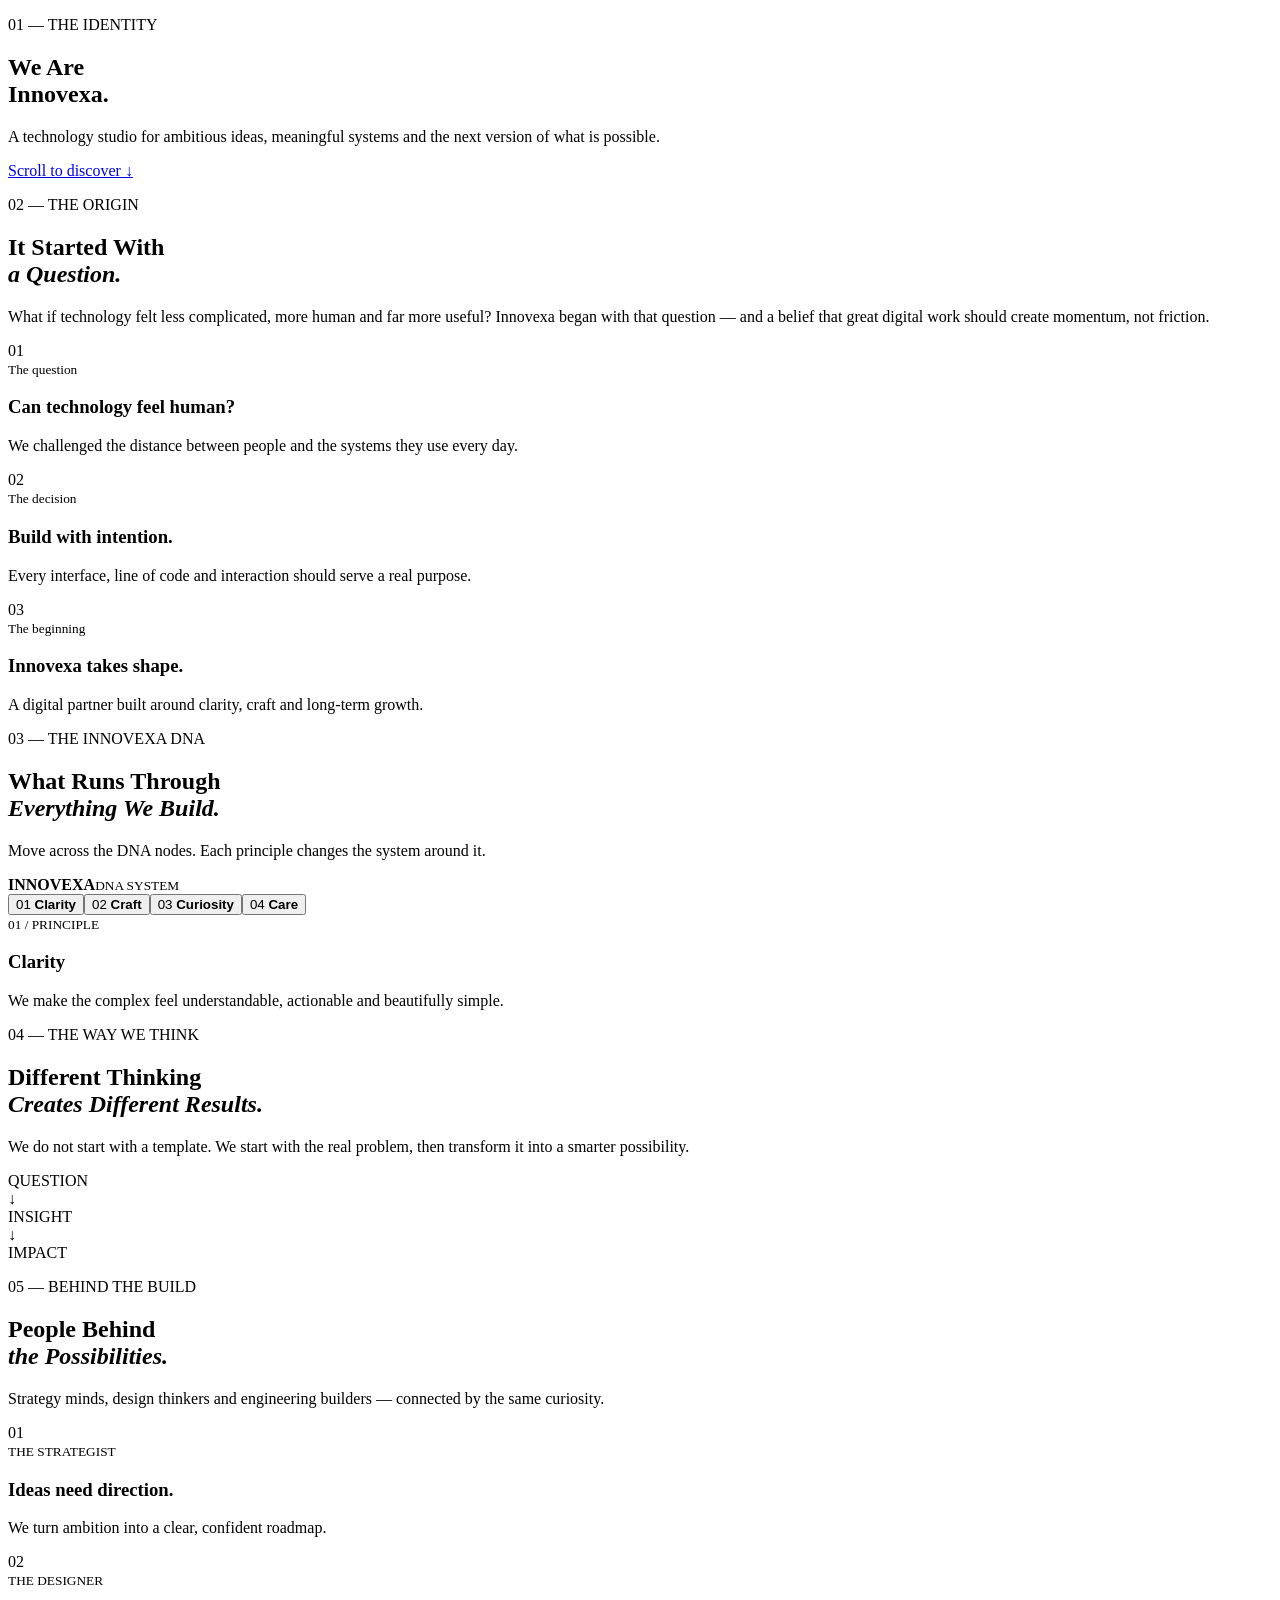
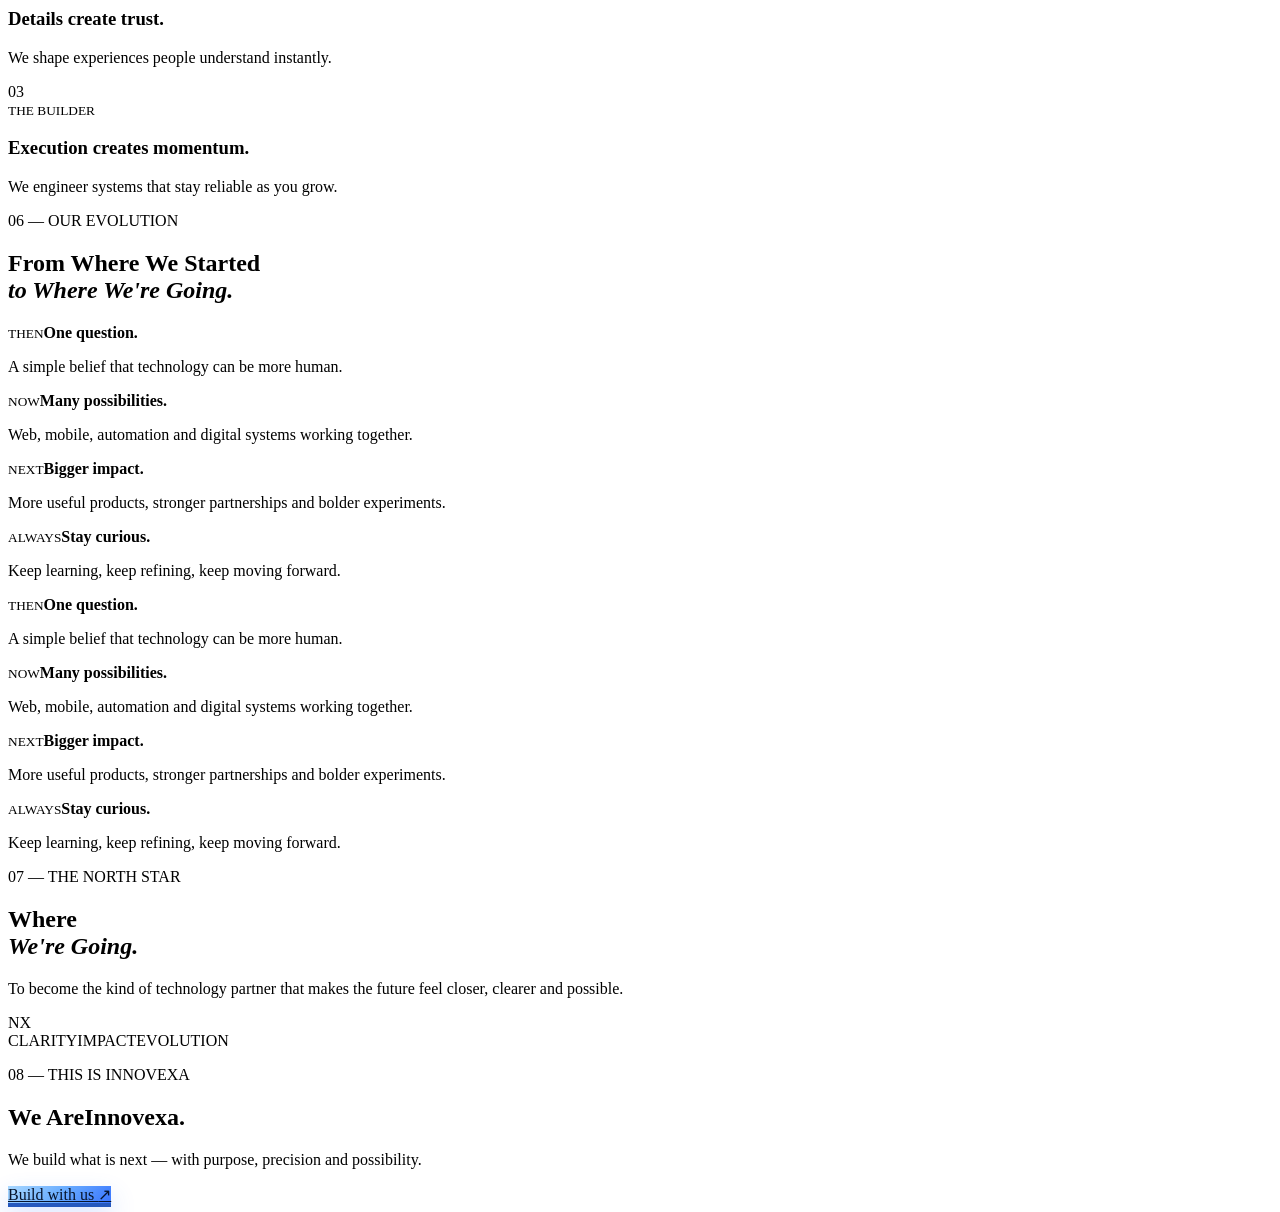
==== about.html @ c3752183 "Implement back-to-top button functionality and enhance scroll animations; add IntersectionObserver f" ====
<!DOCTYPE html>
<html lang="en">
<head>
<meta charset="UTF-8"><meta name="viewport" content="width=device-width, initial-scale=1.0">
<title>About Innovexa | We Are Innovexa</title>
<meta name="description" content="Discover the identity, origin, DNA, thinking, people and future of Innovexa Technologies.">
<link rel="icon" type="image/jpeg" href="assets/logo.jpg">
<link rel="preconnect" href="https://fonts.googleapis.com"><link rel="preconnect" href="https://fonts.gstatic.com" crossorigin>
<link href="https://fonts.googleapis.com/css2?family=Inter:wght@400;500;600;700;800;900&family=IBM+Plex+Mono:wght@400;500;600&display=swap" rel="stylesheet">
<link rel="stylesheet" href="css/about.css">
<style>
.evolution-track{scrollbar-width:none;-ms-overflow-style:none;scroll-behavior:auto;scroll-snap-type:none}
.evolution-track::-webkit-scrollbar{display:none;width:0;height:0}
.identity .orbit-a{width:min(78vw,calc(100svh + 20px));max-width:900px}
.identity .orbit-b{width:min(35vw,calc(100svh - 160px));max-width:520px}
@media (max-width:800px){.identity .orbit-a{width:min(94vw,calc(100svh + 10px))}.identity .orbit-b{width:min(52vw,calc(100svh - 150px))}}
.origin-grid .section-intro{opacity:0;transform:translate3d(-70px,0,0);transition:opacity .8s var(--ease),transform .8s var(--ease)}
.origin-grid .timeline{opacity:0;transform:translate3d(70px,0,0);transition:opacity .8s var(--ease) .12s,transform .8s var(--ease) .12s}
.origin.is-seen .origin-grid .section-intro,.origin.is-seen .origin-grid .timeline{opacity:1;transform:translate3d(0,0,0)}
.thinking-grid .section-intro{opacity:0;transform:translate3d(-70px,0,0);transition:opacity .8s var(--ease),transform .8s var(--ease)}
.thinking-grid .transform-stage{opacity:0;transform:translate3d(70px,0,0);transition:opacity .8s var(--ease) .12s,transform .8s var(--ease) .12s}
.thinking.is-seen .thinking-grid .section-intro,.thinking.is-seen .thinking-grid .transform-stage{opacity:1;transform:translate3d(0,0,0)}
@media (prefers-reduced-motion:reduce){.origin-grid .section-intro,.origin-grid .timeline{opacity:1;transform:none;transition:none}}
@media (prefers-reduced-motion:reduce){.thinking-grid .section-intro,.thinking-grid .transform-stage{opacity:1;transform:none;transition:none}}
.north-star .orbit-line,.north-star .planet,.north-star .satellite{opacity:0}
.north-star.is-seen .orbit-line{opacity:1;animation:none}
.north-star.is-seen .planet{position:relative;overflow:hidden;opacity:1;animation:north-planet-pulse 3.4s ease-in-out infinite}
.north-star.is-seen .planet::after{content:"";position:absolute;inset:-30% 0;width:42%;background:rgba(255,255,255,.28);filter:blur(14px);transform:translateX(-180%) skewX(-18deg);animation:north-planet-shine 4.2s ease-in-out infinite}
.north-star.is-seen .satellite{opacity:1;animation:north-satellite-float 4s ease-in-out infinite}
.north-star.is-seen .sat-b{animation-delay:-1.3s}.north-star.is-seen .sat-c{animation-delay:-2.5s}
@keyframes north-planet-pulse{0%,100%{transform:scale(1);box-shadow:0 0 90px rgba(57,117,255,.5)}50%{transform:scale(1.06);box-shadow:0 0 120px rgba(57,117,255,.7)}}
@keyframes north-planet-shine{0%,35%{transform:translateX(-180%) skewX(-18deg)}70%,100%{transform:translateX(360%) skewX(-18deg)}}
@keyframes north-satellite-float{0%,100%{transform:translate3d(0,0,0)}50%{transform:translate3d(0,-9px,0)}}
@media (prefers-reduced-motion:reduce){.north-star .orbit-line,.north-star .planet,.north-star .satellite{opacity:1}.north-star.is-seen .orbit-line,.north-star.is-seen .planet,.north-star.is-seen .satellite,.north-star.is-seen .planet::after{animation:none}}
.identity h1 .identity-title-main{display:block;background:none;color:var(--white)}
.identity h1 .identity-title-main.is-typing::after,.identity h1 .identity-title-accent.is-typing::after{content:"";display:inline-block;width:.07em;height:.72em;margin-left:.12em;background:var(--blue2);vertical-align:-.05em;animation:typing-cursor .8s steps(1,end) infinite}
@keyframes typing-cursor{50%{opacity:0}}
@media (prefers-reduced-motion:reduce){.identity h1 .identity-title-main.is-typing::after,.identity h1 .identity-title-accent.is-typing::after{animation:none}}
.ending .kinetic-title>span,.ending .kinetic-title>strong{opacity:0;transition:opacity .85s var(--ease),transform .85s var(--ease)}
.ending .kinetic-title>span{transform:translate3d(-90px,0,0)}
.ending .kinetic-title>strong{transform:translate3d(90px,0,0);transition-delay:.12s}
.ending.is-seen .kinetic-title>span,.ending.is-seen .kinetic-title>strong{opacity:1;transform:translate3d(0,0,0)}
@media (prefers-reduced-motion:reduce){.ending .kinetic-title>span,.ending .kinetic-title>strong{opacity:1;transform:none;transition:none}}
.ending .btn-primary{position:relative;isolation:isolate;overflow:hidden;background:linear-gradient(135deg,#a9d8ff 0%,#6baeff 48%,#3975ff 100%);border-color:rgba(183,222,255,.7);color:#07142c;transform:translate3d(0,0,0);box-shadow:0 4px 0 #2558bd,0 12px 26px rgba(57,117,255,.24);transition:transform .3s var(--ease),box-shadow .3s var(--ease),filter .3s ease}
.ending .btn-primary::before{content:"";position:absolute;inset:0;z-index:-1;background:linear-gradient(105deg,transparent 25%,rgba(255,255,255,.5) 48%,transparent 70%);transform:translateX(-130%);transition:transform .65s var(--ease)}
.ending .btn-primary:hover{transform:translate3d(0,-4px,0);box-shadow:0 8px 0 #2558bd,0 18px 32px rgba(57,117,255,.3);filter:saturate(1.08)}
.ending .btn-primary:hover::before{transform:translateX(130%)}
@media (prefers-reduced-motion:reduce){.ending .btn-primary{transform:none;transition:none;box-shadow:0 4px 0 #2558bd,0 10px 22px rgba(57,117,255,.2)}.ending .btn-primary::before{display:none}}
.about-back-to-top{position:fixed;right:24px;bottom:24px;width:52px;height:52px;border:0;border-radius:50%;background:linear-gradient(135deg,#8fe8ff 0%,#4ba2ff 42%,#5b6dff 100%);color:#04121c;display:flex;align-items:center;justify-content:center;box-shadow:0 14px 30px -14px rgba(91,109,255,.8),inset 0 1px 0 rgba(255,255,255,.48),inset 0 -4px 12px rgba(22,80,170,.4);opacity:0;pointer-events:none;cursor:pointer;transform:translateY(18px) scale(.92) perspective(600px) rotateX(22deg);transition:opacity .25s ease,transform .25s ease,box-shadow .25s ease;z-index:100}
.about-back-to-top.is-visible{opacity:1;pointer-events:auto;transform:translateY(0) scale(1) perspective(600px) rotateX(0)}
.about-back-to-top:hover{transform:translateY(-4px) scale(1.04) perspective(600px) rotateX(8deg);box-shadow:0 18px 34px -12px rgba(91,109,255,.95),inset 0 1px 0 rgba(255,255,255,.6),inset 0 -4px 14px rgba(34,76,184,.42)}
.about-back-to-top svg{width:20px;height:20px}
@media (max-width:600px){.about-back-to-top{right:16px;bottom:16px;width:46px;height:46px}}
@media (prefers-reduced-motion:reduce){.about-back-to-top{transition:none}.about-back-to-top:hover{transform:none}}
</style>
</head>
<body>
<!-- <header class="site-header" id="header">
  <div class="container header-inner">
    <a href="index.html" class="brand">
      <img src="assets/logo.jpg" alt="Innovexa Technologies logo" class="brand-mark">
      <span class="brand-text">Innovexa<span class="brand-accent">Technologies</span></span>
    </a>
    <nav class="main-nav" id="mainNav" aria-label="Primary navigation">
      <a href="index.html">Home</a>
      <a href="about.html">About</a>
      <a href="products.html">Products</a>
      <a href="industries.html">Industries</a>
      <a href="services.html">Services</a>
      <a href="projects.html">Projects</a>
      <a href="contact.html" class="nav-cta">Contact Us</a>
    </nav>
    <button type="button" class="nav-toggle" id="navToggle" aria-label="Toggle navigation" aria-expanded="false">
      <span></span><span></span><span></span>
    </button>
  </div>
</header> -->
<div id="shared-shell"></div>
<main>
<section class="identity scene scene-dark" id="identity"><div class="identity-orbit orbit orbit-a"></div><div class="identity-orbit orbit orbit-b"></div><div class="container identity-inner"><p class="section-index">01 — THE IDENTITY</p><h1>We Are <span>Innovexa.</span></h1><p class="hero-line">A technology studio for ambitious ideas, meaningful systems and the next version of what is possible.</p><a class="scroll-cue" href="#origin">Scroll to discover <span>↓</span></a></div><div class="identity-grid"></div></section>

<section class="origin scene" id="origin"><div class="container origin-grid"><div class="section-intro"><p class="section-index">02 — THE ORIGIN</p><h2>It Started With<br><em>a Question.</em></h2><p>What if technology felt less complicated, more human and far more useful? Innovexa began with that question — and a belief that great digital work should create momentum, not friction.</p></div><div class="timeline"><article class="timeline-item"><span>01</span><div><small>The question</small><h3>Can technology feel human?</h3><p>We challenged the distance between people and the systems they use every day.</p></div></article><article class="timeline-item"><span>02</span><div><small>The decision</small><h3>Build with intention.</h3><p>Every interface, line of code and interaction should serve a real purpose.</p></div></article><article class="timeline-item"><span>03</span><div><small>The beginning</small><h3>Innovexa takes shape.</h3><p>A digital partner built around clarity, craft and long-term growth.</p></div></article></div></div></section>

<section class="dna scene scene-blue" id="dna"><div class="container"><div class="section-intro centered"><p class="section-index">03 — THE INNOVEXA DNA</p><h2>What Runs Through<br><em>Everything We Build.</em></h2><p>Move across the DNA nodes. Each principle changes the system around it.</p></div><div class="dna-lab"><div class="dna-core"><div class="core-ring"></div><strong>INNOVEXA</strong><small>DNA SYSTEM</small></div><button class="dna-node node-1 is-active" data-dna="clarity">01 <b>Clarity</b></button><button class="dna-node node-2" data-dna="craft">02 <b>Craft</b></button><button class="dna-node node-3" data-dna="curiosity">03 <b>Curiosity</b></button><button class="dna-node node-4" data-dna="care">04 <b>Care</b></button><div class="dna-readout" id="dnaReadout"><small>01 / PRINCIPLE</small><h3>Clarity</h3><p>We make the complex feel understandable, actionable and beautifully simple.</p></div></div></div></section>

<section class="thinking scene" id="thinking"><div class="container thinking-grid"><div class="section-intro"><p class="section-index">04 — THE WAY WE THINK</p><h2>Different Thinking<br><em>Creates Different Results.</em></h2><p>We do not start with a template. We start with the real problem, then transform it into a smarter possibility.</p></div><div class="transform-stage" aria-label="Transformation animation"><div class="transform-word word-one">QUESTION</div><div class="transform-arrow">↓</div><div class="transform-word word-two">INSIGHT</div><div class="transform-arrow">↓</div><div class="transform-word word-three">IMPACT</div></div></div></section>

<section class="team scene scene-dark" id="team"><div class="container"><div class="section-intro"><p class="section-index">05 — BEHIND THE BUILD</p><h2>People Behind<br><em>the Possibilities.</em></h2><p>Strategy minds, design thinkers and engineering builders — connected by the same curiosity.</p></div><div class="team-editorial"><article class="team-card team-main"><div class="team-number">01</div><div><small>THE STRATEGIST</small><h3>Ideas need direction.</h3><p>We turn ambition into a clear, confident roadmap.</p></div></article><article class="team-card"><div class="team-number">02</div><div><small>THE DESIGNER</small><h3>Details create trust.</h3><p>We shape experiences people understand instantly.</p></div></article><article class="team-card"><div class="team-number">03</div><div><small>THE BUILDER</small><h3>Execution creates momentum.</h3><p>We engineer systems that stay reliable as you grow.</p></div></article></div></div></section>

<section class="evolution scene" id="evolution"><div class="container"><div class="section-intro"><p class="section-index">06 — OUR EVOLUTION</p><h2>From Where We Started<br><em>to Where We're Going.</em></h2></div></div><div class="evolution-track" tabindex="0" aria-label="Horizontal evolution timeline"><article><small>THEN</small><strong>One question.</strong><p>A simple belief that technology can be more human.</p></article><article><small>NOW</small><strong>Many possibilities.</strong><p>Web, mobile, automation and digital systems working together.</p></article><article><small>NEXT</small><strong>Bigger impact.</strong><p>More useful products, stronger partnerships and bolder experiments.</p></article><article><small>ALWAYS</small><strong>Stay curious.</strong><p>Keep learning, keep refining, keep moving forward.</p></article></div></section>

<section class="north-star scene scene-blue" id="north-star"><div class="container north-grid"><div class="section-intro"><p class="section-index">07 — THE NORTH STAR</p><h2>Where<br><em>We're Going.</em></h2><p>To become the kind of technology partner that makes the future feel closer, clearer and possible.</p></div><div class="orbital"><div class="planet">NX</div><div class="orbit-line orbit-one"></div><div class="orbit-line orbit-two"></div><div class="orbit-line orbit-three"></div><span class="satellite sat-a">CLARITY</span><span class="satellite sat-b">IMPACT</span><span class="satellite sat-c">EVOLUTION</span></div></div></section>

<section class="ending scene scene-dark" id="ending"><div class="container ending-inner"><p class="section-index">08 — THIS IS INNOVEXA</p><h2 class="kinetic-title"><span>We Are</span><strong>Innovexa.</strong></h2><p>We build what is next — with purpose, precision and possibility.</p><a class="btn btn-primary" href="contact.html">Build with us <span>↗</span></a></div></section>
</main>
<button type="button" id="backToTop" class="about-back-to-top" aria-label="Back to top">
  <svg viewBox="0 0 24 24" fill="none" stroke="currentColor" stroke-width="2">
    <line x1="12" y1="19" x2="12" y2="5"></line>
    <polyline points="5 12 12 5 19 12"></polyline>
  </svg>
</button>
<!-- <footer class="site-footer">
  <div class="container footer-grid">
    <div class="footer-brand">
      <img src="assets/logo.jpg" alt="Innovexa Technologies logo" class="footer-logo">
      <p>We build solutions that scale. You grow, we make it happen.</p>
      <div class="footer-social">
        <span class="footer-social-label">Connect with us</span>
        <div class="social-icons" aria-label="Social media">
          <a href="https://www.facebook.com/" target="_blank" rel="noopener" aria-label="Facebook" title="Facebook"><svg viewBox="0 0 24 24" aria-hidden="true"><path d="M14 8h3V4h-3c-3.3 0-5 1.8-5 5v3H6v4h3v4h4v-4h3.2l.8-4H13V9c0-.7.3-1 1-1Z"/></svg></a>
          <a href="https://www.instagram.com/" target="_blank" rel="noopener" aria-label="Instagram" title="Instagram"><svg viewBox="0 0 24 24" aria-hidden="true"><rect x="3" y="3" width="18" height="18" rx="5"/><circle cx="12" cy="12" r="4"/><circle cx="17.5" cy="6.5" r="1"/></svg></a>
          <a href="https://www.linkedin.com/" target="_blank" rel="noopener" aria-label="LinkedIn" title="LinkedIn"><svg viewBox="0 0 24 24" aria-hidden="true"><path d="M5 8H1.5v11H5V8Zm.3-3.5C5.3 3.4 4.4 2.5 3.2 2.5S1 3.4 1 4.5 1.9 6.5 3.2 6.5s2.1-.9 2.1-2Zm5.2 3.5H7v11h3.5v-5.9c0-1.6.3-3.2 2.3-3.2 2 0 2 1.9 2 3.3V19h3.6v-6.5c0-3.2-.7-5.7-4.5-5.7-1.8 0-3 .9-3.5 1.8h-.1V8Z"/></svg></a>
          <a href="https://x.com/" target="_blank" rel="noopener" aria-label="X" title="X"><svg viewBox="0 0 24 24" aria-hidden="true"><path d="M4 3h4.2l4 5.4L16.7 3H20l-6.2 7.1L20.5 21h-4.2l-4.5-6.1L6.8 21H3.5l6.6-7.7L4 3Zm3.3 2 9.9 13.9h1.5L8.8 5H7.3Z"/></svg></a>
          <a href="https://www.youtube.com/" target="_blank" rel="noopener" aria-label="YouTube" title="YouTube"><svg viewBox="0 0 24 24" aria-hidden="true"><path d="M21 7.2a2.8 2.8 0 0 0-2-2C17.3 4.7 12 4.7 12 4.7s-5.3 0-7 .5a2.8 2.8 0 0 0-2 2C2.5 8.9 2.5 12 2.5 12s0 3.1.5 4.8a2.8 2.8 0 0 0 2 2c1.7.5 7 .5 7 .5s5.3 0 7-.5a2.8 2.8 0 0 0 2-2c.5-1.7.5-4.8.5-4.8s0-3.1-.5-4.8ZM10 15.7V8.3l6 3.7-6 3.7Z"/></svg></a>
          <a href="https://www.tiktok.com/" target="_blank" rel="noopener" aria-label="TikTok" title="TikTok"><svg viewBox="0 0 24 24" aria-hidden="true"><path d="M15 3h3.1c.3 1.7 1.2 3.1 2.9 4v3.2c-1.5 0-2.8-.4-4-1.2v6.8c0 3.4-2.2 5.7-5.6 5.7A5.4 5.4 0 0 1 6 16.1c0-3.2 2.4-5.4 5.4-5.4.5 0 1 .1 1.5.2v3.1a2.6 2.6 0 0 0-1.5-.4 2.4 2.4 0 1 0 2.5 2.5V3Z"/></svg></a>
          <a href="https://wa.me/" target="_blank" rel="noopener" aria-label="WhatsApp" title="WhatsApp"><svg viewBox="0 0 24 24" aria-hidden="true"><path d="M20.5 3.5A10.5 10.5 0 0 0 3.9 16.2L2.7 21l4.9-1.2A10.5 10.5 0 1 0 20.5 3.5ZM12 19a7.1 7.1 0 0 1-3.6-1l-.3-.2-2.9.7.7-2.8-.2-.3A7 7 0 1 1 12 19Zm3.9-5.2c-.2-.1-1.4-.7-1.6-.7-.2-.1-.4-.1-.5.1l-.7.9c-.1.1-.3.2-.5.1-1.8-.9-3-1.6-4.2-3.6-.3-.5.3-.5.8-1.5.1-.2 0-.4 0-.5l-.7-1.7c-.2-.5-.4-.4-.5-.4h-.5c-.2 0-.5.1-.7.3-.8.8-1 1.8-.8 2.8.2 1.1 1.1 2.5 1.2 2.7.1.2 2.2 3.5 5.4 4.8 2.1.9 2.1.6 2.5.6.8-.1 1.4-.7 1.6-1.3.1-.3.1-.6 0-.7l-.6-.4Z"/></svg></a>
        </div>
      </div>
    </div>
    <div class="footer-col"><h4>Explore</h4>
      <a href="index.html">Home</a><a href="about.html">About</a><a href="products.html">Products</a><a href="industries.html">Industries</a>
      <a href="services.html">Services</a><a href="projects.html">Projects</a><a href="contact.html">Contact Us</a>
    </div>
    <div class="footer-col"><h4>Services</h4>
      <a href="services.html#app-development">App Development</a><a href="services.html#web-development">Web Development</a>
      <a href="services.html#ai-automation">AI Automation</a><a href="services.html#security-solutions">Security Solutions</a>
    </div>
    <div class="footer-col"><h4>Contact</h4>
      <a href="tel:+923247943761">+92 324 7943761</a>
      <a href="mailto:innovexa.technologies01@gmail.com">innovexa.technologies01@gmail.com</a>
      <a href="reviews.html">Customer Reviews</a>
    </div>
  </div>
  <div class="container footer-bottom"><p>&copy; <span id="year"></span> Innovexa Technologies. All rights reserved.</p></div>
</footer> -->
<script src="js/shared-shell.js"></script>
<script src="js/script.js"></script><script src="js/about.js"></script>
</body></html>
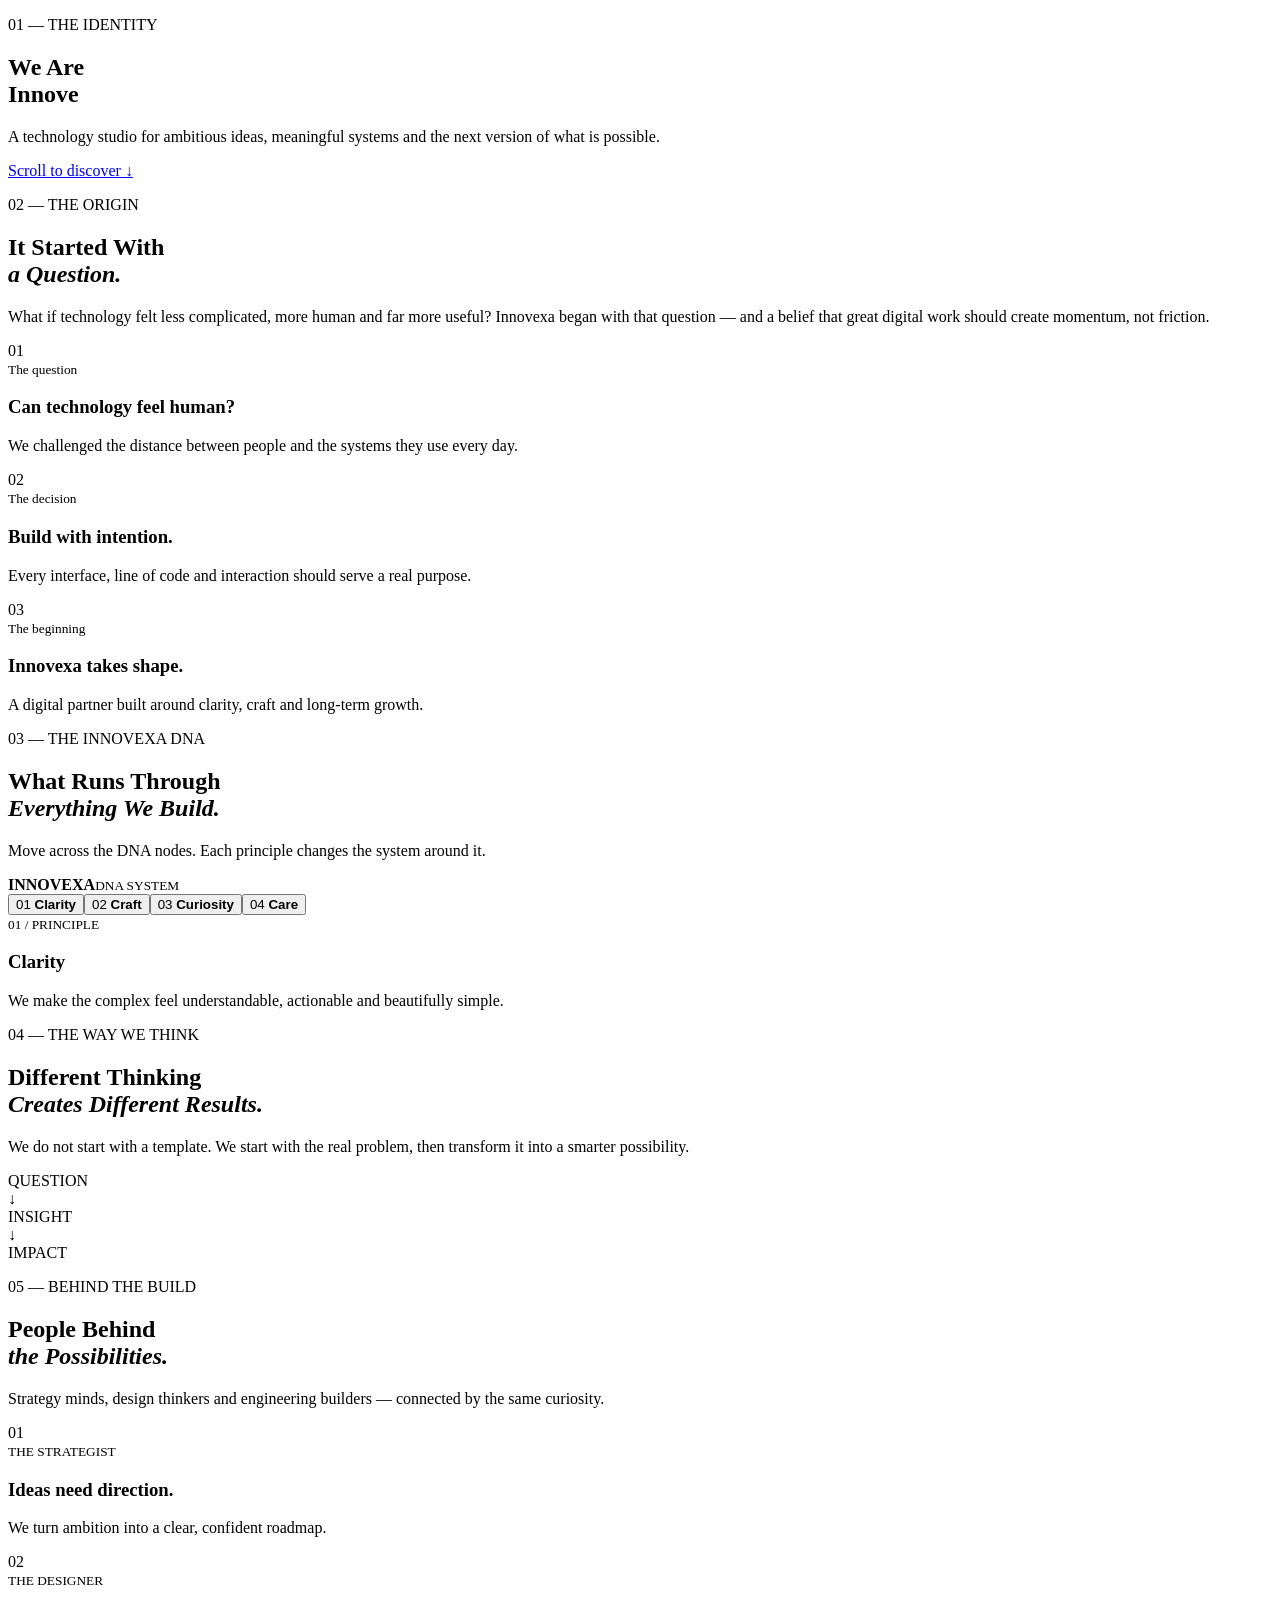
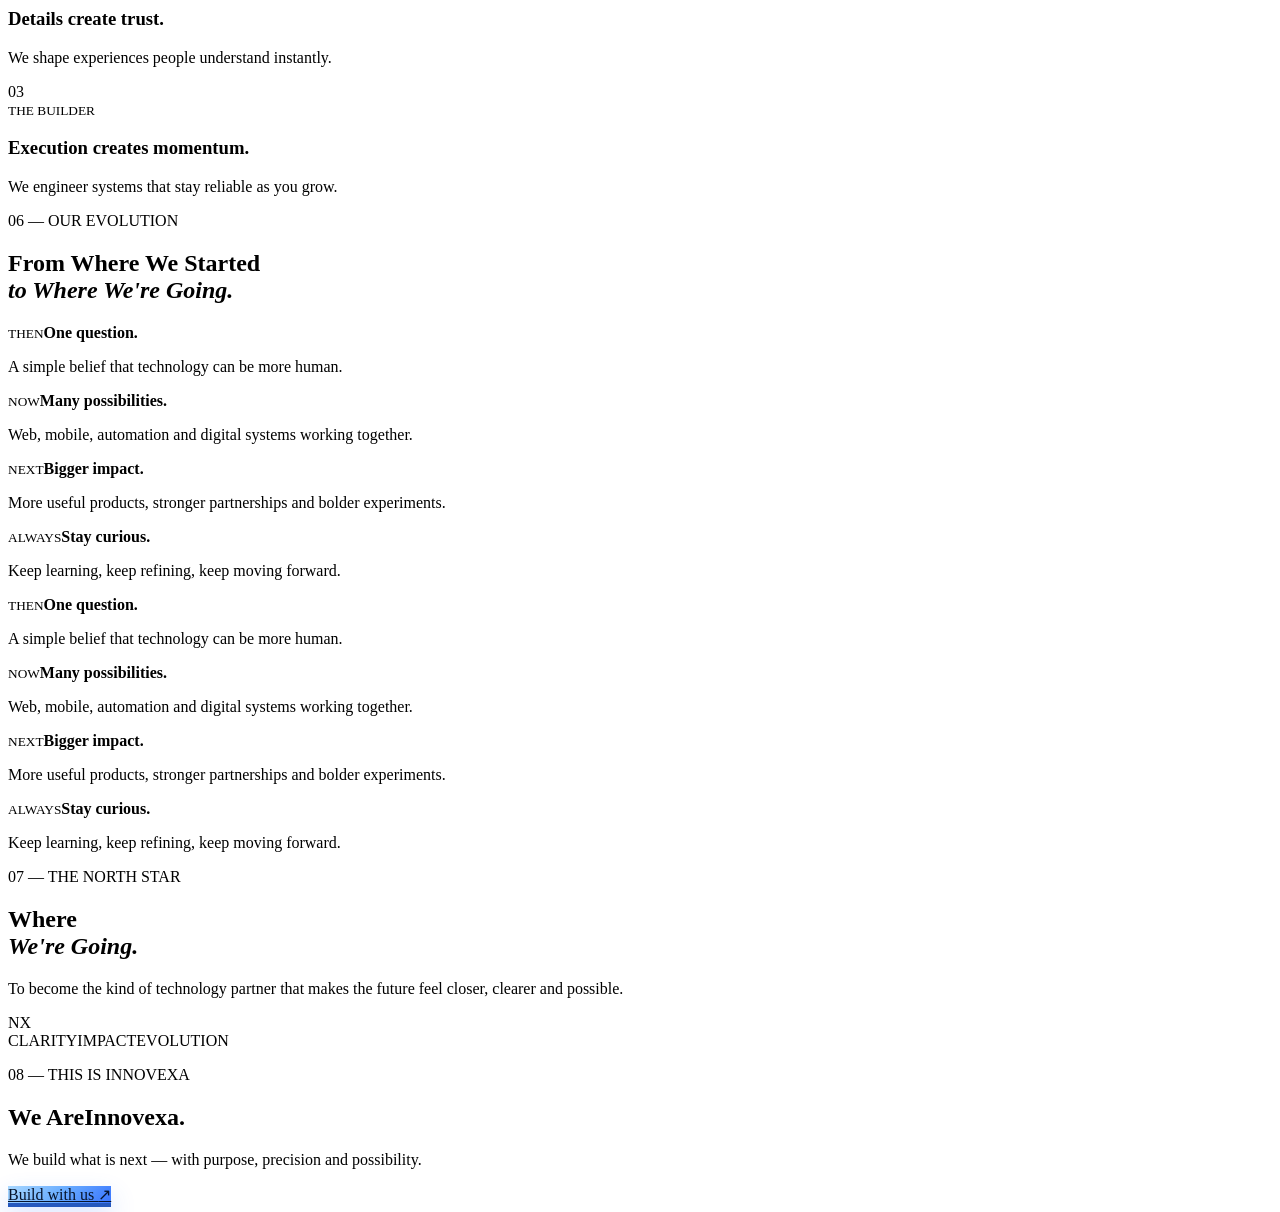
==== commit eac6bdb6: "Refactor code structure for improved readability and maintainability" ====
--- a/about.html
+++ b/about.html
@@ -4,7 +4,7 @@
 <meta charset="UTF-8"><meta name="viewport" content="width=device-width, initial-scale=1.0">
 <title>About Innovexa | We Are Innovexa</title>
 <meta name="description" content="Discover the identity, origin, DNA, thinking, people and future of Innovexa Technologies.">
-<link rel="icon" type="image/jpeg" href="assets/logo.jpg">
+<link rel="icon" type="image/jpeg" href="assets/head.jpeg">
 <link rel="preconnect" href="https://fonts.googleapis.com"><link rel="preconnect" href="https://fonts.gstatic.com" crossorigin>
 <link href="https://fonts.googleapis.com/css2?family=Inter:wght@400;500;600;700;800;900&family=IBM+Plex+Mono:wght@400;500;600&display=swap" rel="stylesheet">
 <link rel="stylesheet" href="css/about.css">
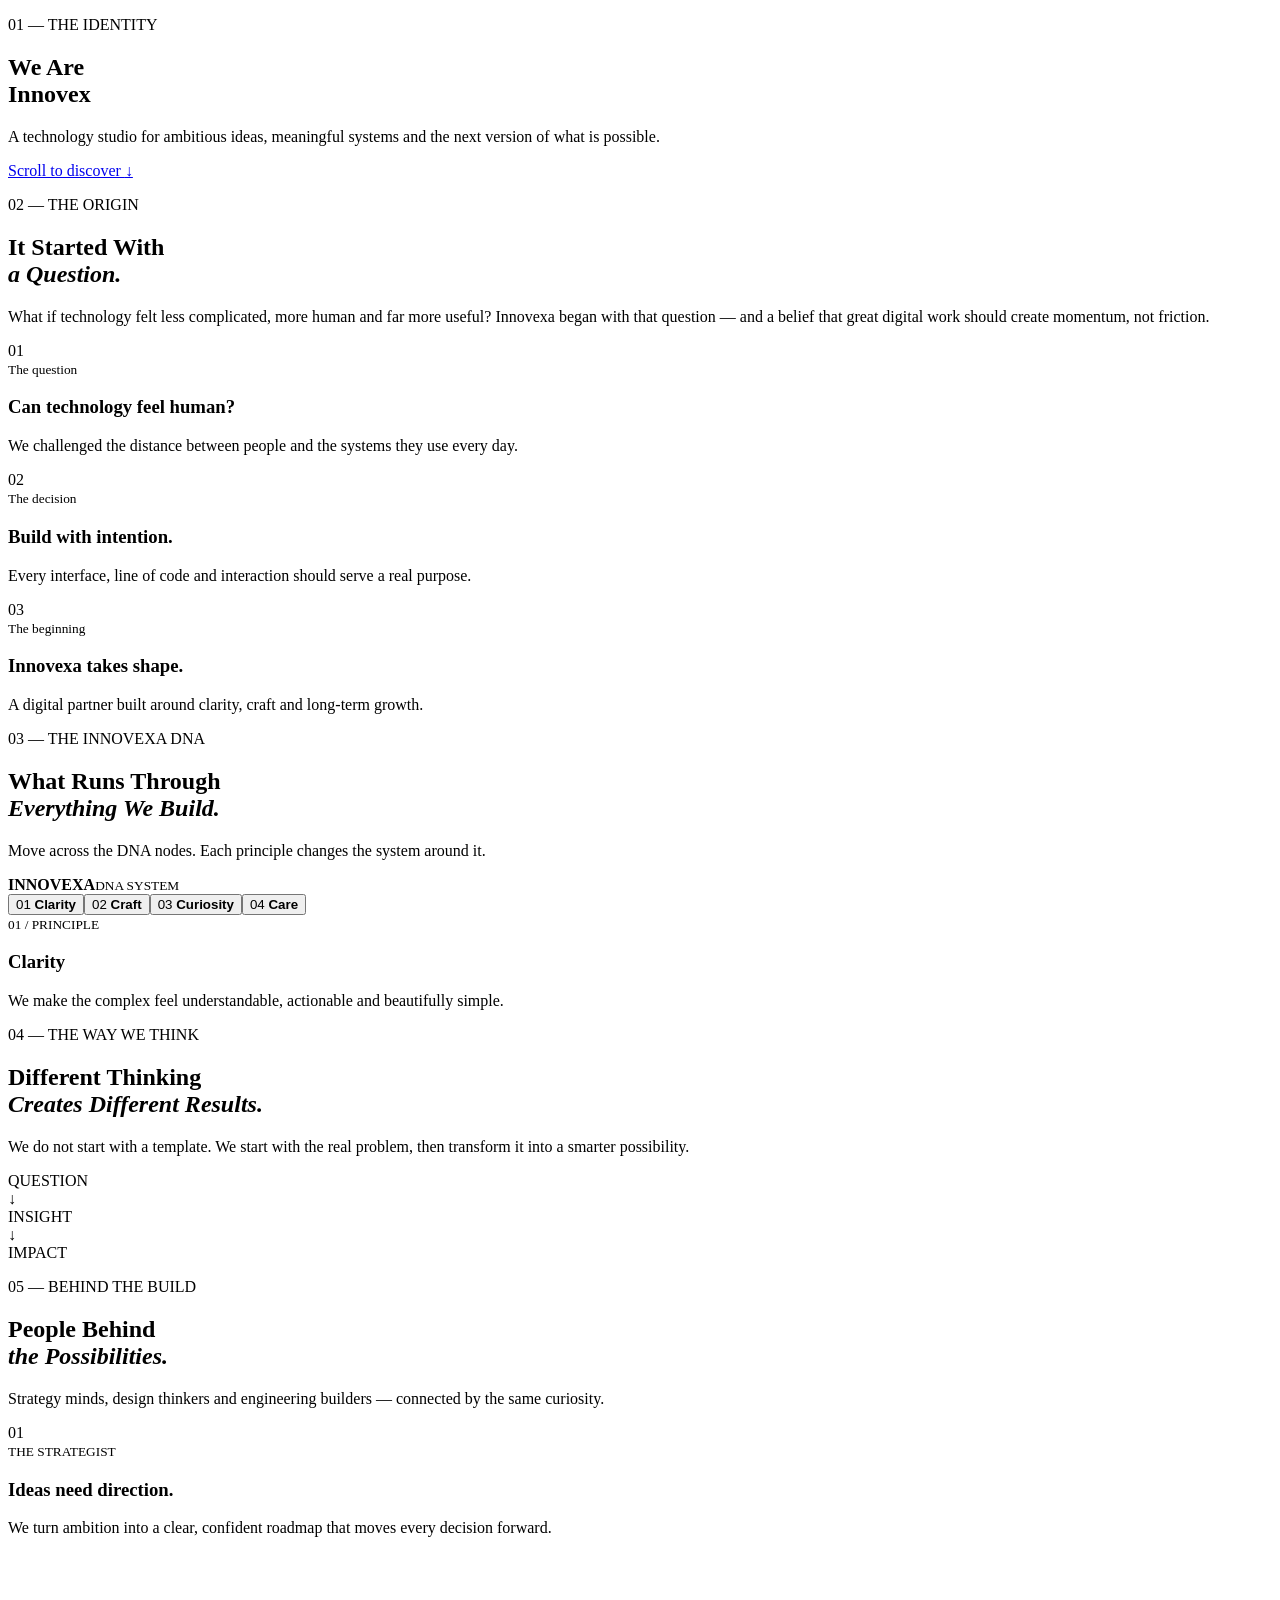
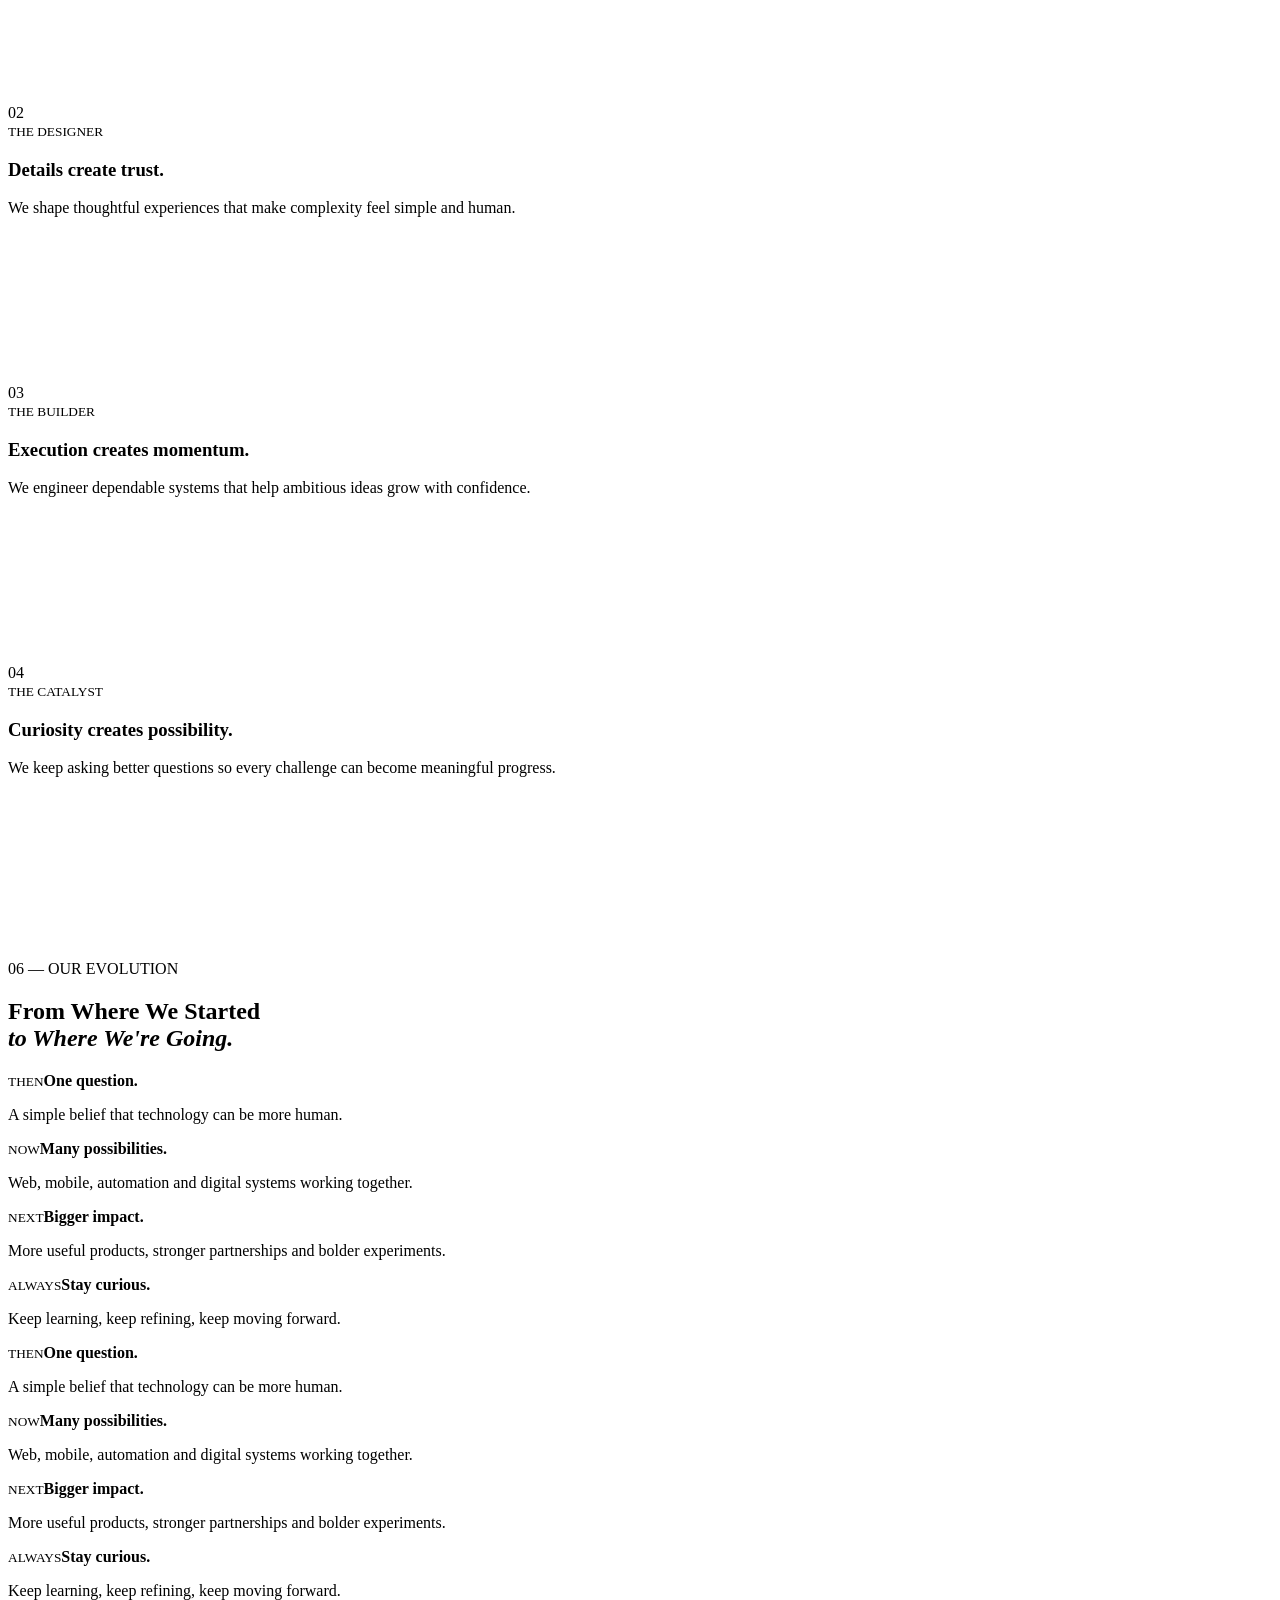
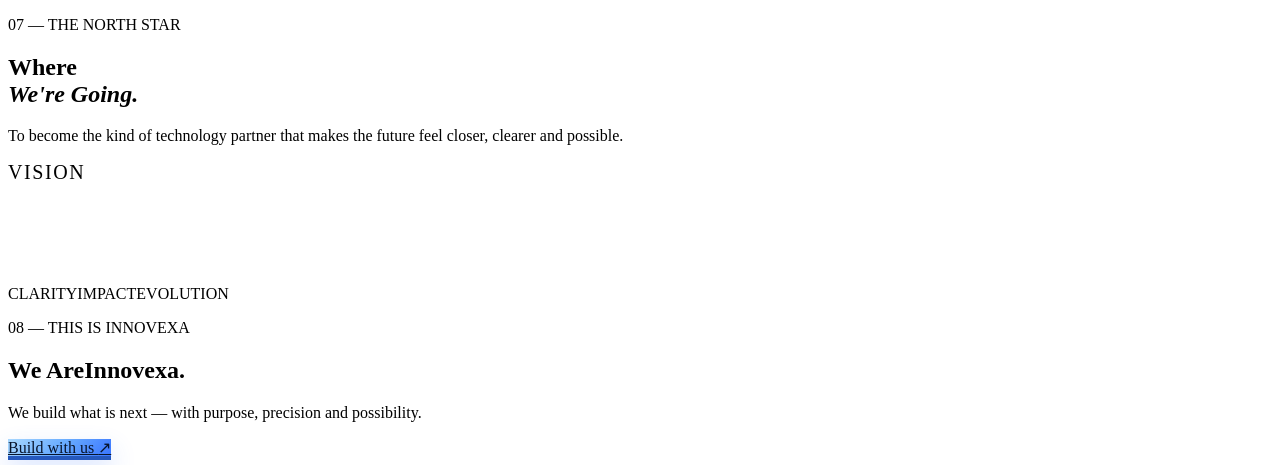
==== commit 14d1294f: "Enhance team section visibility with IntersectionObserver; adjust thresholds and add animations for " ====
--- a/about.html
+++ b/about.html
@@ -33,6 +33,7 @@
 @keyframes north-satellite-float{0%,100%{transform:translate3d(0,0,0)}50%{transform:translate3d(0,-9px,0)}}
 @media (prefers-reduced-motion:reduce){.north-star .orbit-line,.north-star .planet,.north-star .satellite{opacity:1}.north-star.is-seen .orbit-line,.north-star.is-seen .planet,.north-star.is-seen .satellite,.north-star.is-seen .planet::after{animation:none}}
 .identity h1 .identity-title-main{display:block;background:none;color:var(--white)}
+.identity h1{min-height:2.08em}
 .identity h1 .identity-title-main.is-typing::after,.identity h1 .identity-title-accent.is-typing::after{content:"";display:inline-block;width:.07em;height:.72em;margin-left:.12em;background:var(--blue2);vertical-align:-.05em;animation:typing-cursor .8s steps(1,end) infinite}
 @keyframes typing-cursor{50%{opacity:0}}
 @media (prefers-reduced-motion:reduce){.identity h1 .identity-title-main.is-typing::after,.identity h1 .identity-title-accent.is-typing::after{animation:none}}
@@ -46,6 +47,21 @@
 .ending .btn-primary:hover{transform:translate3d(0,-4px,0);box-shadow:0 8px 0 #2558bd,0 18px 32px rgba(57,117,255,.3);filter:saturate(1.08)}
 .ending .btn-primary:hover::before{transform:translateX(130%)}
 @media (prefers-reduced-motion:reduce){.ending .btn-primary{transform:none;transition:none;box-shadow:0 4px 0 #2558bd,0 10px 22px rgba(57,117,255,.2)}.ending .btn-primary::before{display:none}}
+.team-editorial{grid-template-columns:repeat(2,minmax(0,1fr));gap:18px}
+.team-card,.team-main{min-height:280px}
+.team-main{grid-row:auto}
+.team-editorial .team-card{opacity:0;transform:scale(1.1);transition:opacity .8s var(--ease),transform .8s var(--ease)}
+.team-editorial .team-card.is-visible{opacity:1;transform:scale(1)}
+@media (max-width:800px){.team-editorial{grid-template-columns:1fr}}
+@media (prefers-reduced-motion:reduce){.team-editorial .team-card{opacity:1;transform:none;transition:none}}
+.dna .section-intro,.dna .dna-lab,.evolution .section-intro,.evolution .evolution-track{opacity:0;transform:translate3d(0,34px,0);transition:opacity .8s var(--ease),transform .8s var(--ease)}
+.dna.is-seen .section-intro,.dna.is-seen .dna-lab,.evolution.is-seen .section-intro,.evolution.is-seen .evolution-track{opacity:1;transform:translate3d(0,0,0)}
+.dna.is-seen .dna-lab{transition-delay:.12s}
+.evolution.is-seen .evolution-track{transition-delay:.12s}
+.north-star .orbit-line,.north-star .planet,.north-star .satellite{transition:opacity .8s var(--ease),transform .8s var(--ease)}
+.north-star .planet{width:124px;height:124px;font-size:20px;letter-spacing:.08em}
+@media (max-width:800px){.north-star .planet{width:112px;height:112px;font-size:18px}}
+@media (prefers-reduced-motion:reduce){.dna .section-intro,.dna .dna-lab,.evolution .section-intro,.evolution .evolution-track{opacity:1;transform:none;transition:none}.north-star .orbit-line,.north-star .planet,.north-star .satellite{transition:none}}
 .about-back-to-top{position:fixed;right:24px;bottom:24px;width:52px;height:52px;border:0;border-radius:50%;background:linear-gradient(135deg,#8fe8ff 0%,#4ba2ff 42%,#5b6dff 100%);color:#04121c;display:flex;align-items:center;justify-content:center;box-shadow:0 14px 30px -14px rgba(91,109,255,.8),inset 0 1px 0 rgba(255,255,255,.48),inset 0 -4px 12px rgba(22,80,170,.4);opacity:0;pointer-events:none;cursor:pointer;transform:translateY(18px) scale(.92) perspective(600px) rotateX(22deg);transition:opacity .25s ease,transform .25s ease,box-shadow .25s ease;z-index:100}
 .about-back-to-top.is-visible{opacity:1;pointer-events:auto;transform:translateY(0) scale(1) perspective(600px) rotateX(0)}
 .about-back-to-top:hover{transform:translateY(-4px) scale(1.04) perspective(600px) rotateX(8deg);box-shadow:0 18px 34px -12px rgba(91,109,255,.95),inset 0 1px 0 rgba(255,255,255,.6),inset 0 -4px 14px rgba(34,76,184,.42)}
@@ -85,11 +101,11 @@
 
 <section class="thinking scene" id="thinking"><div class="container thinking-grid"><div class="section-intro"><p class="section-index">04 — THE WAY WE THINK</p><h2>Different Thinking<br><em>Creates Different Results.</em></h2><p>We do not start with a template. We start with the real problem, then transform it into a smarter possibility.</p></div><div class="transform-stage" aria-label="Transformation animation"><div class="transform-word word-one">QUESTION</div><div class="transform-arrow">↓</div><div class="transform-word word-two">INSIGHT</div><div class="transform-arrow">↓</div><div class="transform-word word-three">IMPACT</div></div></div></section>
 
-<section class="team scene scene-dark" id="team"><div class="container"><div class="section-intro"><p class="section-index">05 — BEHIND THE BUILD</p><h2>People Behind<br><em>the Possibilities.</em></h2><p>Strategy minds, design thinkers and engineering builders — connected by the same curiosity.</p></div><div class="team-editorial"><article class="team-card team-main"><div class="team-number">01</div><div><small>THE STRATEGIST</small><h3>Ideas need direction.</h3><p>We turn ambition into a clear, confident roadmap.</p></div></article><article class="team-card"><div class="team-number">02</div><div><small>THE DESIGNER</small><h3>Details create trust.</h3><p>We shape experiences people understand instantly.</p></div></article><article class="team-card"><div class="team-number">03</div><div><small>THE BUILDER</small><h3>Execution creates momentum.</h3><p>We engineer systems that stay reliable as you grow.</p></div></article></div></div></section>
+<section class="team scene scene-dark" id="team"><div class="container"><div class="section-intro"><p class="section-index">05 — BEHIND THE BUILD</p><h2>People Behind<br><em>the Possibilities.</em></h2><p>Strategy minds, design thinkers and engineering builders — connected by the same curiosity.</p></div><div class="team-editorial"><article class="team-card"><div class="team-number">01</div><div><small>THE STRATEGIST</small><h3>Ideas need direction.</h3><p>We turn ambition into a clear, confident roadmap that moves every decision forward.</p></div></article><article class="team-card"><div class="team-number">02</div><div><small>THE DESIGNER</small><h3>Details create trust.</h3><p>We shape thoughtful experiences that make complexity feel simple and human.</p></div></article><article class="team-card"><div class="team-number">03</div><div><small>THE BUILDER</small><h3>Execution creates momentum.</h3><p>We engineer dependable systems that help ambitious ideas grow with confidence.</p></div></article><article class="team-card"><div class="team-number">04</div><div><small>THE CATALYST</small><h3>Curiosity creates possibility.</h3><p>We keep asking better questions so every challenge can become meaningful progress.</p></div></article></div></div></section>
 
 <section class="evolution scene" id="evolution"><div class="container"><div class="section-intro"><p class="section-index">06 — OUR EVOLUTION</p><h2>From Where We Started<br><em>to Where We're Going.</em></h2></div></div><div class="evolution-track" tabindex="0" aria-label="Horizontal evolution timeline"><article><small>THEN</small><strong>One question.</strong><p>A simple belief that technology can be more human.</p></article><article><small>NOW</small><strong>Many possibilities.</strong><p>Web, mobile, automation and digital systems working together.</p></article><article><small>NEXT</small><strong>Bigger impact.</strong><p>More useful products, stronger partnerships and bolder experiments.</p></article><article><small>ALWAYS</small><strong>Stay curious.</strong><p>Keep learning, keep refining, keep moving forward.</p></article></div></section>
 
-<section class="north-star scene scene-blue" id="north-star"><div class="container north-grid"><div class="section-intro"><p class="section-index">07 — THE NORTH STAR</p><h2>Where<br><em>We're Going.</em></h2><p>To become the kind of technology partner that makes the future feel closer, clearer and possible.</p></div><div class="orbital"><div class="planet">NX</div><div class="orbit-line orbit-one"></div><div class="orbit-line orbit-two"></div><div class="orbit-line orbit-three"></div><span class="satellite sat-a">CLARITY</span><span class="satellite sat-b">IMPACT</span><span class="satellite sat-c">EVOLUTION</span></div></div></section>
+<section class="north-star scene scene-blue" id="north-star"><div class="container north-grid"><div class="section-intro"><p class="section-index">07 — THE NORTH STAR</p><h2>Where<br><em>We're Going.</em></h2><p>To become the kind of technology partner that makes the future feel closer, clearer and possible.</p></div><div class="orbital"><div class="planet">VISION</div><div class="orbit-line orbit-one"></div><div class="orbit-line orbit-two"></div><div class="orbit-line orbit-three"></div><span class="satellite sat-a">CLARITY</span><span class="satellite sat-b">IMPACT</span><span class="satellite sat-c">EVOLUTION</span></div></div></section>
 
 <section class="ending scene scene-dark" id="ending"><div class="container ending-inner"><p class="section-index">08 — THIS IS INNOVEXA</p><h2 class="kinetic-title"><span>We Are</span><strong>Innovexa.</strong></h2><p>We build what is next — with purpose, precision and possibility.</p><a class="btn btn-primary" href="contact.html">Build with us <span>↗</span></a></div></section>
 </main>
